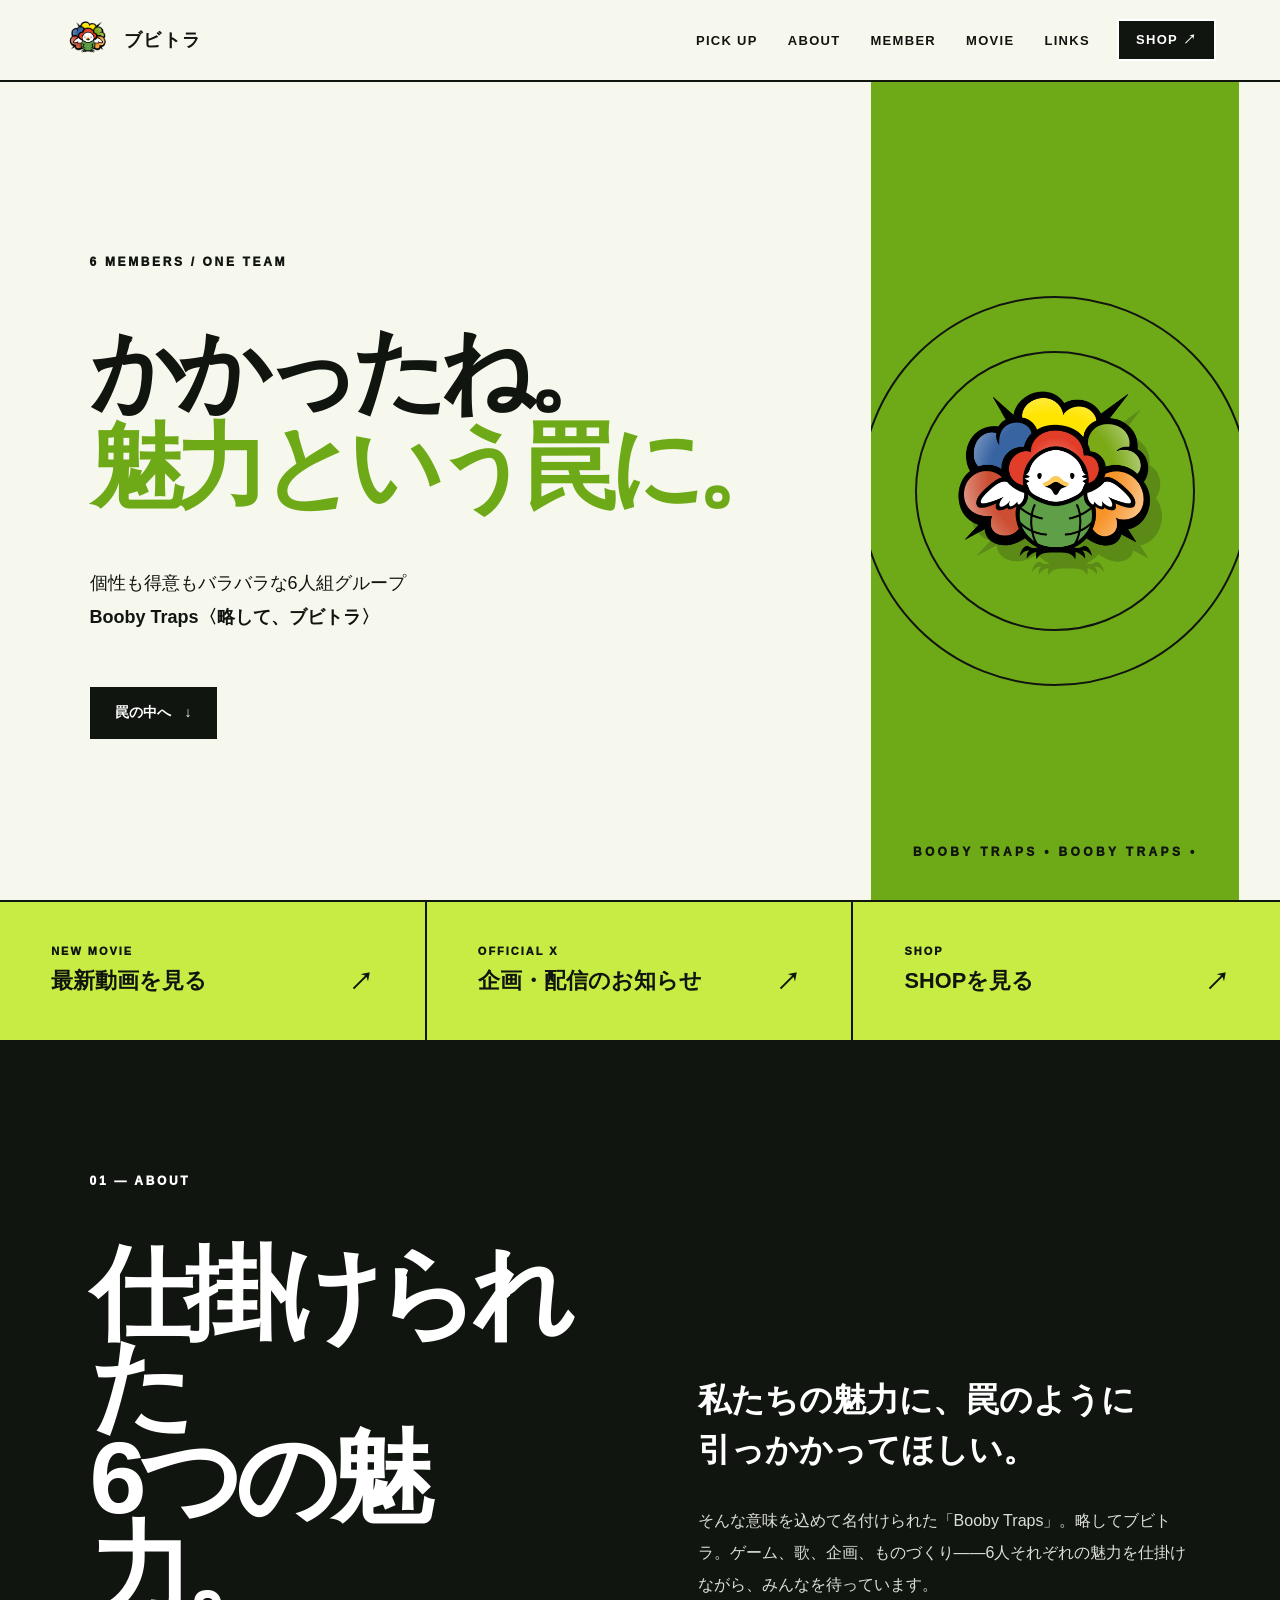
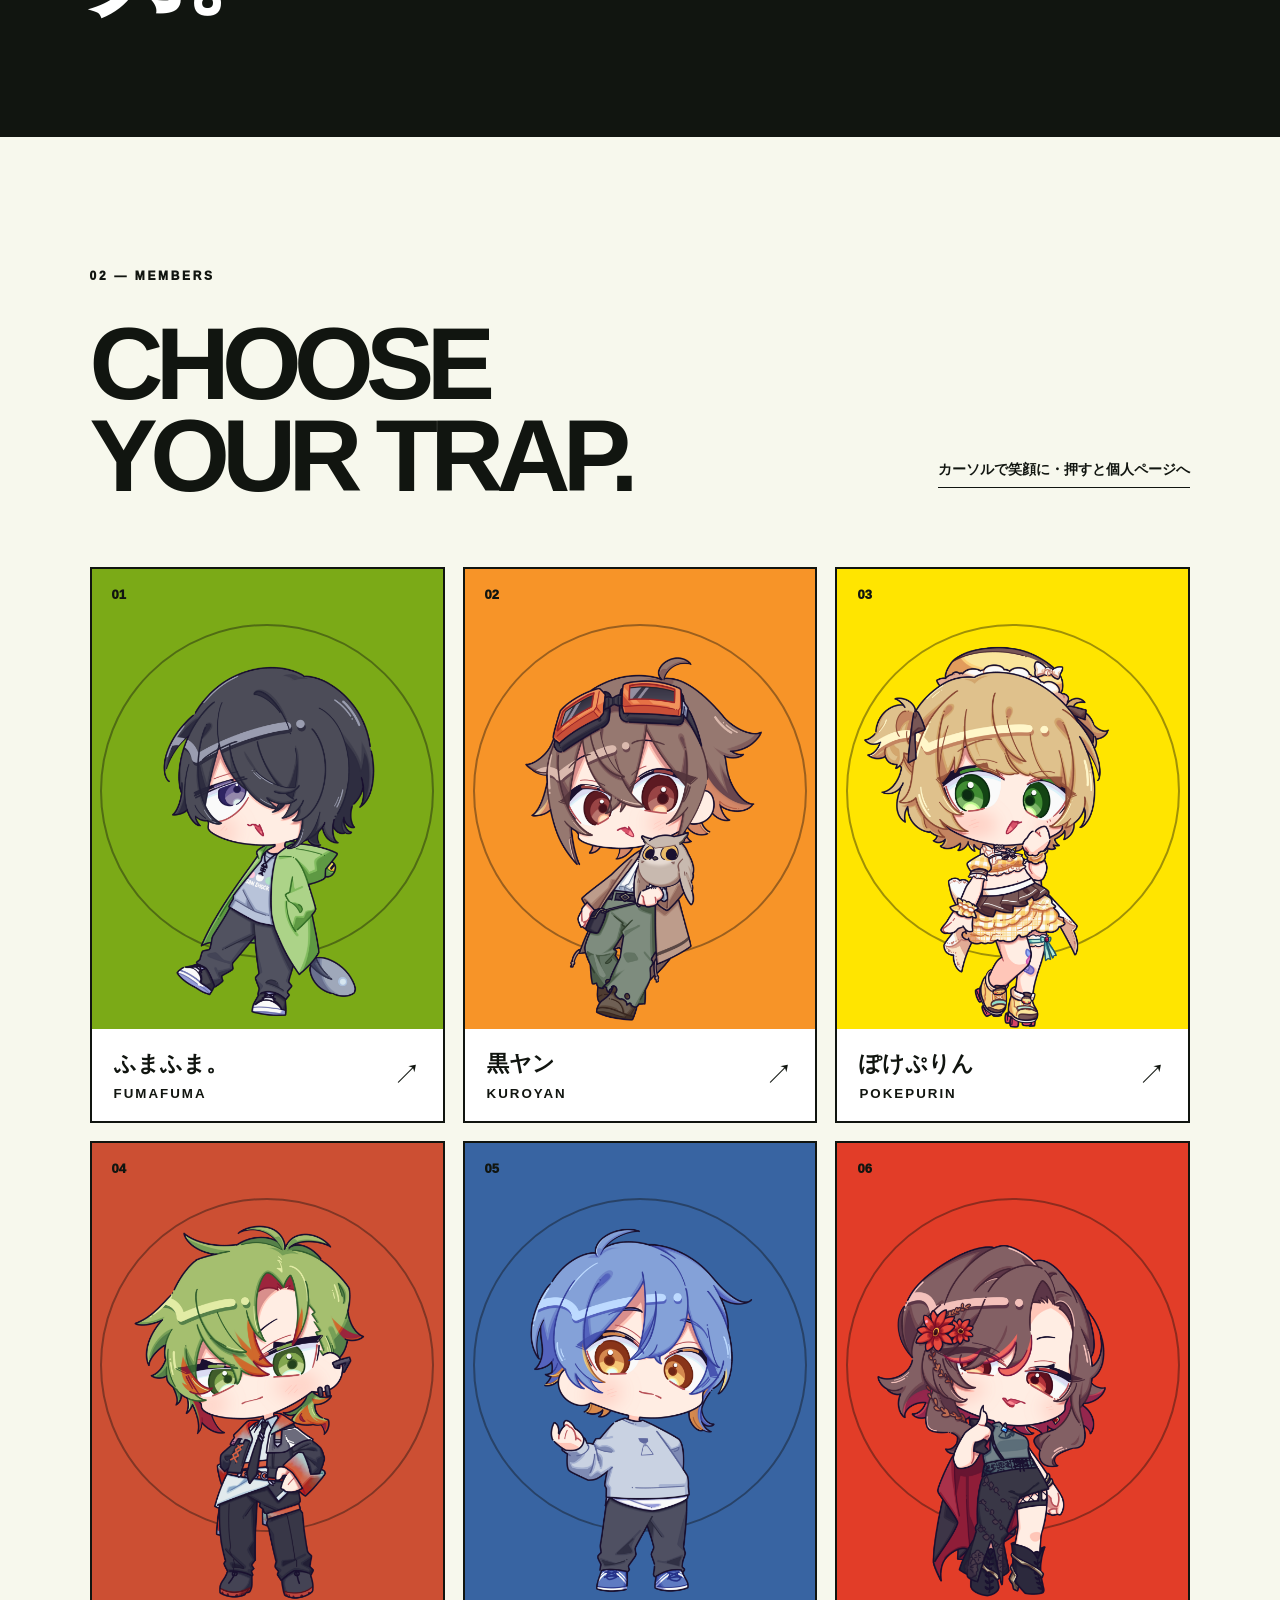
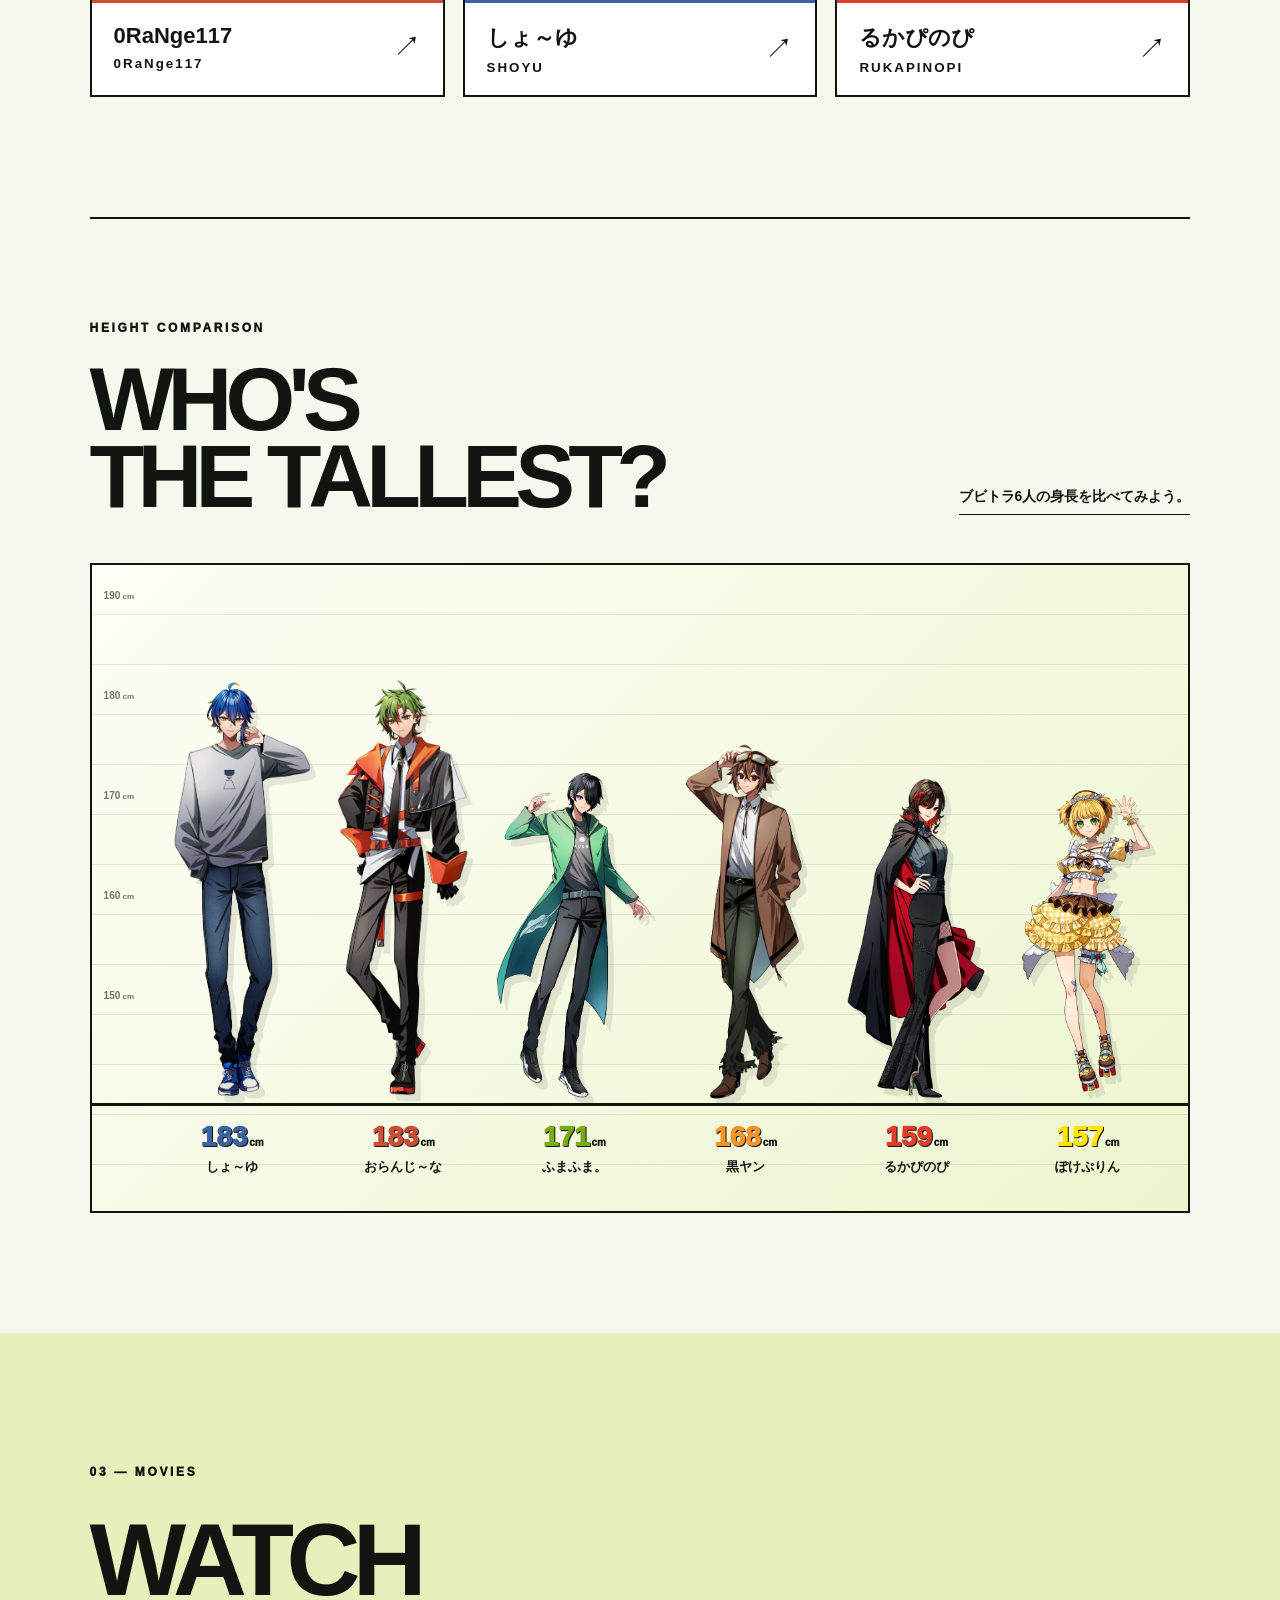
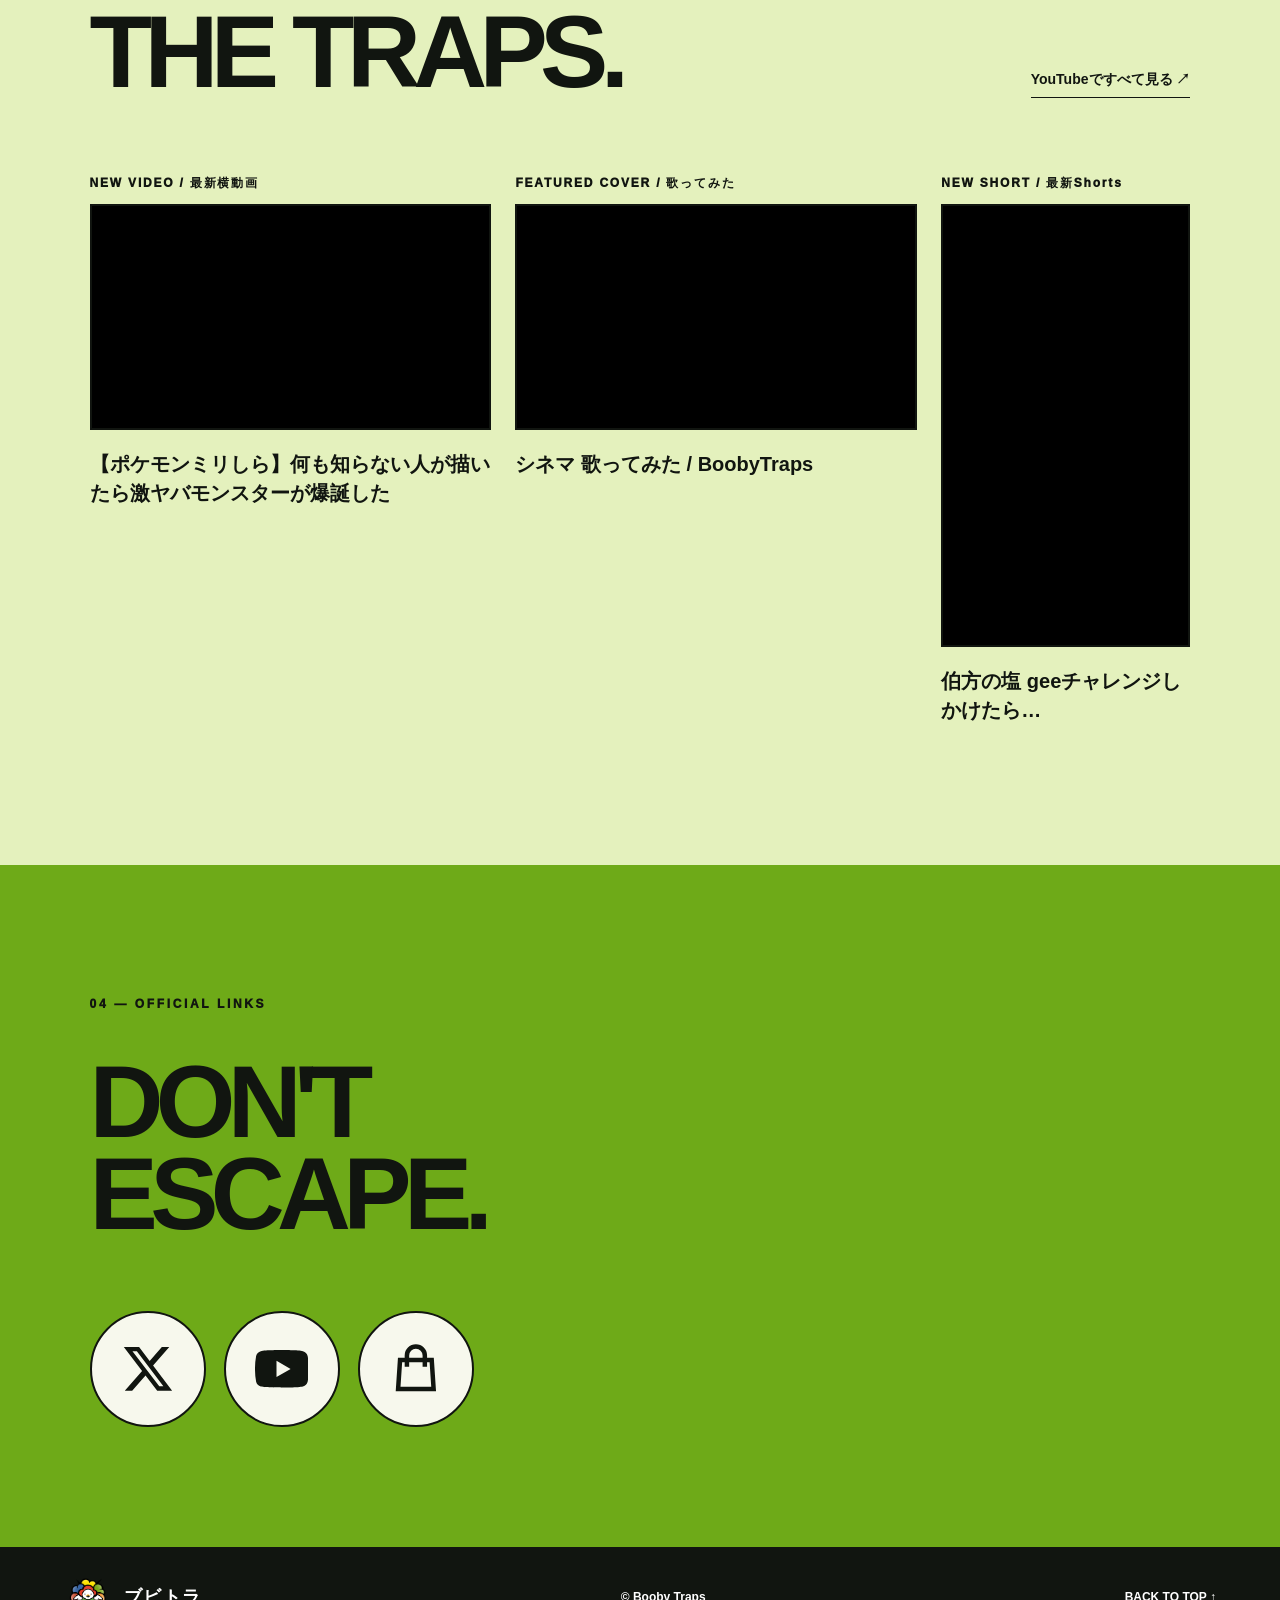
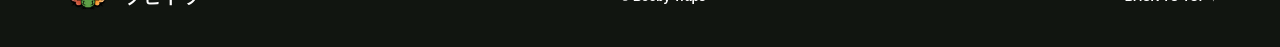
==== index.html @ 810cae73 "Fix member names in height comparison" ====
<!doctype html>
<html lang="ja">
<head>
  <meta charset="UTF-8">
  <meta name="viewport" content="width=device-width,initial-scale=1">
  <meta name="description" content="6人組グループ Booby Traps〈ブビトラ〉公式サイト">
  <title>Booby Traps Official Site</title>
  <link rel="icon" href="assets/logo.png">
  <link rel="stylesheet" href="styles.css">
</head>
<body>
<main id="homePage">
  <header class="nav">
    <a class="brand" href="#top"><img src="assets/logo.png" alt="Booby Traps"><span>ブビトラ</span></a>
    <nav>
      <a class="nav-link" href="#pickup">PICK UP</a><a class="nav-link" href="#about">ABOUT</a><a class="nav-link" href="#members">MEMBER</a><a class="nav-link" href="#latest">MOVIE</a><a class="nav-link" href="#links">LINKS</a><a class="nav-link shop-nav" href="https://boobytraps.booth.pm/" target="_blank" rel="noreferrer">SHOP ↗</a>
    </nav>
  </header>
  <section id="top" class="hero">
    <div class="hero-copy"><p class="kicker">6 MEMBERS / ONE TEAM</p><h1>かかったね。<br><em>魅力という罠に。</em></h1><p>個性も得意もバラバラな6人組グループ<br><strong>Booby Traps〈略して、ブビトラ〉</strong></p><a class="button" href="#members">罠の中へ　↓</a></div>
    <div class="hero-mark"><img src="assets/logo.png" alt="Booby Traps グループロゴ"><span>BOOBY TRAPS • BOOBY TRAPS •</span></div>
  </section>
  <section id="pickup" class="pickup">
    <a href="https://www.youtube.com/watch?v=IU3skEPIdyM" target="_blank" rel="noreferrer"><small>NEW MOVIE</small><strong>最新動画を見る</strong><b>↗</b></a>
    <a href="https://x.com/traps_booby" target="_blank" rel="noreferrer"><small>OFFICIAL X</small><strong>企画・配信のお知らせ</strong><b>↗</b></a>
    <a href="https://boobytraps.booth.pm/" target="_blank" rel="noreferrer"><small>SHOP</small><strong>SHOPを見る</strong><b>↗</b></a>
  </section>
  <section id="about" class="about section"><p class="section-label">01 — ABOUT</p><div class="about-grid"><h2>仕掛けられた<br>6つの魅力。</h2><div><p class="lead">私たちの魅力に、罠のように<br>引っかかってほしい。</p><p>そんな意味を込めて名付けられた「Booby Traps」。略してブビトラ。ゲーム、歌、企画、ものづくり——6人それぞれの魅力を仕掛けながら、みんなを待っています。</p></div></div></section>
  <section id="members" class="member-section section"><div class="title-row"><div><p class="section-label">02 — MEMBERS</p><h2>CHOOSE<br>YOUR TRAP.</h2></div><p>カーソルで笑顔に・押すと個人ページへ</p></div><div id="memberGrid" class="member-grid"></div>
    <div class="height-feature">
      <div class="height-heading"><div><p class="section-label">HEIGHT COMPARISON</p><h3>WHO'S<br>THE TALLEST?</h3></div><p>ブビトラ6人の身長を比べてみよう。</p></div>
      <div class="height-scroll" aria-label="Booby Trapsメンバー身長比較">
        <div class="height-chart">
          <div class="height-scale" aria-hidden="true"><span style="--line:0">190</span><span style="--line:1">180</span><span style="--line:2">170</span><span style="--line:3">160</span><span style="--line:4">150</span></div>
          <div class="height-members">
            <figure class="height-member" style="--height:183;--member:#3864a2"><div class="height-person"><img src="assets/height-shoyu.webp" alt="しょ～ゆ 全身立ち絵"></div><figcaption><strong>183<small>cm</small></strong><span>しょ～ゆ</span></figcaption></figure>
            <figure class="height-member" style="--height:183;--member:#CC4F33"><div class="height-person"><img src="assets/height-oranjina.webp" alt="おらんじ～な 全身立ち絵"></div><figcaption><strong>183<small>cm</small></strong><span>おらんじ～な</span></figcaption></figure>
            <figure class="height-member" style="--height:171;--member:#7baa17"><div class="height-person"><img src="assets/height-fuma.webp" alt="ふまふま。 全身立ち絵"></div><figcaption><strong>171<small>cm</small></strong><span>ふまふま。</span></figcaption></figure>
            <figure class="height-member" style="--height:168;--member:#F79428"><div class="height-person"><img src="assets/height-kuroyan.webp" alt="黒ヤン 全身立ち絵"></div><figcaption><strong>168<small>cm</small></strong><span>黒ヤン</span></figcaption></figure>
            <figure class="height-member" style="--height:159;--member:#e23d28"><div class="height-person"><img src="assets/height-ruka.webp" alt="るかぴのぴ 全身立ち絵"></div><figcaption><strong>159<small>cm</small></strong><span>るかぴのぴ</span></figcaption></figure>
            <figure class="height-member" style="--height:157;--member:#FFE500"><div class="height-person"><img src="assets/height-poke.webp" alt="ぽけぷりん 全身立ち絵"></div><figcaption><strong>157<small>cm</small></strong><span>ぽけぷりん</span></figcaption></figure>
          </div>
        </div>
      </div>
      <p class="height-swipe">← 横に動かして全員を見る →</p>
    </div>
  </section>
  <section id="latest" class="latest section"><div class="title-row"><div><p class="section-label">03 — MOVIES</p><h2>WATCH<br>THE TRAPS.</h2></div><a href="https://www.youtube.com/@BoobyTraps0223" target="_blank" rel="noreferrer">YouTubeですべて見る ↗</a></div><div class="video-grid">
    <article><p>NEW VIDEO / 最新横動画</p><div class="video-frame"><iframe src="https://www.youtube.com/embed/IU3skEPIdyM" title="Booby Traps 最新横動画" allowfullscreen></iframe></div><h3>【ポケモンミリしら】何も知らない人が描いたら激ヤバモンスターが爆誕した</h3></article>
    <article><p>FEATURED COVER / 歌ってみた</p><div class="video-frame"><iframe src="https://www.youtube.com/embed/4jIfp-0l61Y" title="シネマ 歌ってみた / BoobyTraps" allowfullscreen></iframe></div><h3>シネマ 歌ってみた / BoobyTraps</h3></article>
    <article class="short-card"><p>NEW SHORT / 最新Shorts</p><div class="short-frame"><iframe src="https://www.youtube.com/embed/u86cRmreh90" title="Booby Traps 最新Shorts" allowfullscreen></iframe></div><h3>伯方の塩 geeチャレンジしかけたら…</h3></article>
  </div></section>
  <section id="links" class="official section"><p class="section-label">04 — OFFICIAL LINKS</p><h2>DON'T<br>ESCAPE.</h2><div class="official-actions"><div class="social-icons">
    <a href="https://x.com/traps_booby" target="_blank" rel="noreferrer" aria-label="Booby Traps公式X"><svg viewBox="0 0 24 24"><path d="M18.244 2.25h3.308l-7.227 8.26 8.502 11.24h-6.657l-5.214-6.817-5.967 6.817H1.68l7.73-8.835L1.254 2.25H8.08l4.713 6.231 5.45-6.231Zm-1.161 17.52h1.833L7.084 4.126H5.117L17.083 19.77Z"/></svg></a>
    <a href="https://www.youtube.com/@BoobyTraps0223" target="_blank" rel="noreferrer" aria-label="Booby Traps公式YouTube"><svg viewBox="0 0 24 24"><path d="M23.5 6.2a3 3 0 0 0-2.1-2.1C19.5 3.6 12 3.6 12 3.6s-7.5 0-9.4.5A3 3 0 0 0 .5 6.2 31 31 0 0 0 0 12a31 31 0 0 0 .5 5.8 3 3 0 0 0 2.1 2.1c1.9.5 9.4.5 9.4.5s7.5 0 9.4-.5a3 3 0 0 0 2.1-2.1A31 31 0 0 0 24 12a31 31 0 0 0-.5-5.8ZM9.6 15.6V8.4l6.3 3.6-6.3 3.6Z"/></svg></a>
    <a href="https://boobytraps.booth.pm/" target="_blank" rel="noreferrer" aria-label="Booby Traps公式SHOP"><svg viewBox="0 0 24 24"><path d="M7 7V6a5 5 0 0 1 10 0v1h3l1 15H3L4 7h3Zm2 0h6V6a3 3 0 0 0-6 0v1Zm-3.13 2-.73 11h13.72l-.73-11H17v2h-2V9H9v2H7V9H5.87Z"/></svg></a>
  </div></div></section>
  <footer><a class="brand" href="#top"><img src="assets/logo.png" alt=""><span>ブビトラ</span></a><p>© Booby Traps</p><a href="#top">BACK TO TOP ↑</a></footer>
</main>
<main id="profilePage" class="profile" hidden></main>
<script src="script.js"></script>
</body>
</html>
---- styles.css ----
:root {
  --ink: #111510;
  --paper: #f7f8ed;
  --green: #6eaa18;
  --acid: #c7ed45;
  --line: #20251c;
}
* {
  box-sizing: border-box;
}
html {
  scroll-behavior: smooth;
}
body {
  margin: 0;
  background: var(--paper);
  color: var(--ink);
  font-family: Arial, "Noto Sans JP", sans-serif;
}
a {
  color: inherit;
  text-decoration: none;
}
img {
  display: block;
}
[hidden] {
  display: none !important;
}
.nav {
  height: 82px;
  padding: 0 5vw;
  display: flex;
  align-items: center;
  justify-content: space-between;
  border-bottom: 2px solid;
  position: relative;
  z-index: 5;
  background: var(--paper);
}
.brand {
  display: flex;
  align-items: center;
  gap: 12px;
  font-weight: 950;
}
.brand img {
  width: 48px;
  height: 48px;
  object-fit: contain;
}
.brand span {
  font-size: 18px;
  letter-spacing: 0.08em;
}
.nav nav {
  display: flex;
  align-items: center;
  gap: 24px;
  font-size: 13px;
  font-weight: 900;
  letter-spacing: 0.1em;
}
.nav-link {
  position: relative;
  isolation: isolate;
  display: grid;
  place-items: center;
  min-height: 40px;
  padding: 0 3px;
}
.nav-link:before {
  content: "";
  position: absolute;
  left: 50%;
  top: 50%;
  width: 7px;
  height: 7px;
  border-radius: 50%;
  background: var(--acid);
  opacity: 0;
  transform: translate(-50%, -50%) scale(0.2);
  pointer-events: none;
  z-index: -1;
}
.nav-link:after {
  content: "BOOM!";
  position: absolute;
  left: 50%;
  top: -19px;
  color: var(--green);
  font-size: 10px;
  font-weight: 950;
  opacity: 0;
  transform: translateX(-50%) scale(0.2) rotate(-9deg);
  pointer-events: none;
  text-shadow: 1px 1px 0 var(--ink);
}
.shop-nav {
  min-height: 42px;
  padding: 0 17px;
  background: var(--ink);
  color: white;
  border: 2px solid;
}
.shop-nav:hover {
  background: var(--acid);
  color: var(--ink);
}
@media (hover: hover) {
  .nav-link:hover {
    animation: shake 0.42s;
  }
  .nav-link:hover:before {
    animation: burst 0.55s;
  }
  .nav-link:hover:after {
    animation: boom 0.55s;
  }
}
@keyframes shake {
  25% {
    transform: translate(-2px, 1px) rotate(-2deg);
  }
  50% {
    transform: translate(2px, -1px) rotate(2deg);
  }
  75% {
    transform: translate(-1px, -1px) rotate(-1deg);
  }
}
@keyframes burst {
  25% {
    opacity: 1;
  }
  60% {
    opacity: 1;
    box-shadow:
      0 -23px #f79428,
      20px -12px #ffe500,
      22px 10px #e23d28,
      8px 24px #3864a2,
      -13px 21px #cc4f33,
      -24px 2px #7baa17,
      -17px -18px #ffe500;
    transform: translate(-50%, -50%) scale(1.35);
  }
  100% {
    opacity: 0;
    transform: translate(-50%, -50%) scale(2);
  }
}
@keyframes boom {
  35%,
  65% {
    opacity: 1;
    transform: translateX(-50%) scale(1.25) rotate(5deg);
  }
  100% {
    opacity: 0;
    transform: translateX(-50%) translateY(-8px) scale(1.45);
  }
}
.hero {
  min-height: calc(100vh - 82px);
  display: grid;
  grid-template-columns: 1.1fr 0.9fr;
  overflow: hidden;
}
.hero-copy {
  padding: 9vh 7vw;
  display: flex;
  flex-direction: column;
  justify-content: center;
}
.kicker,
.section-label {
  font-size: 12px;
  font-weight: 950;
  letter-spacing: 0.22em;
}
.hero h1 {
  font-size: clamp(55px, 7.3vw, 114px);
  line-height: 1.03;
  letter-spacing: -0.08em;
  margin: 42px 0 32px;
}
.hero h1 em {
  display: inline-block;
  white-space: nowrap;
  font-style: normal;
  color: var(--green);
}
.hero-copy > p:not(.kicker) {
  font-size: 18px;
  line-height: 1.9;
}
.button {
  width: max-content;
  margin-top: 35px;
  padding: 17px 25px;
  background: var(--ink);
  color: white;
  font-size: 14px;
  font-weight: 900;
}
.hero-mark {
  background: var(--green);
  position: relative;
  display: grid;
  place-items: center;
  overflow: hidden;
}
.hero-mark:before,
.hero-mark:after {
  content: "";
  position: absolute;
  border: 2px solid;
  border-radius: 50%;
  width: 75%;
  aspect-ratio: 1;
}
.hero-mark:after {
  width: 105%;
}
.hero-mark img {
  width: min(70%, 520px);
  position: relative;
  z-index: 2;
  filter: drop-shadow(12px 16px 0 #1113);
}
.hero-mark span {
  position: absolute;
  bottom: 5%;
  font-size: 12px;
  font-weight: 950;
  letter-spacing: 0.28em;
}
.pickup {
  display: grid;
  grid-template-columns: repeat(3, 1fr);
  border-block: 2px solid;
  background: var(--acid);
}
.pickup a {
  min-height: 138px;
  padding: 28px 4vw;
  display: grid;
  grid-template-columns: 1fr auto;
  align-content: center;
  gap: 9px;
  border-right: 2px solid;
  transition: 0.2s;
}
.pickup a:last-child {
  border: 0;
}
.pickup a:hover {
  background: white;
  padding-left: 4.5vw;
}
.pickup small {
  grid-column: 1/-1;
  font-size: 11px;
  font-weight: 950;
  letter-spacing: 0.18em;
}
.pickup strong {
  font-size: clamp(17px, 1.7vw, 25px);
}
.pickup b {
  font-size: 24px;
}
.section {
  padding: 120px 7vw;
}
.about {
  background: var(--ink);
  color: white;
}
.about-grid {
  display: grid;
  grid-template-columns: 1fr 1fr;
  gap: 9vw;
  margin-top: 60px;
}
.about h2,
.title-row h2,
.official h2 {
  font-size: clamp(54px, 8vw, 120px);
  line-height: 0.9;
  letter-spacing: -0.075em;
  margin: 0;
}
.about-grid > div {
  align-self: end;
}
.about .lead {
  font-size: clamp(22px, 2.6vw, 38px);
  line-height: 1.5;
  font-weight: 850;
  margin: 0 0 30px;
}
.about-grid > div > p:last-child {
  max-width: 600px;
  line-height: 2;
  font-size: 16px;
  color: #dce0d8;
}
.title-row {
  display: flex;
  justify-content: space-between;
  align-items: end;
  margin-bottom: 65px;
}
.title-row h2 {
  margin-top: 35px;
}
.title-row > p,
.title-row > a {
  font-size: 14px;
  font-weight: 800;
  border-bottom: 1px solid;
  padding-bottom: 8px;
}
.member-grid {
  display: grid;
  grid-template-columns: repeat(3, 1fr);
  gap: 18px;
}
.member-card {
  border: 2px solid;
  background: white;
  transition: 0.2s;
}
.member-card:hover {
  transform: translateY(-7px);
}
.member-image {
  height: 460px;
  background: var(--member);
  position: relative;
  overflow: hidden;
}
.member-image:before {
  content: "";
  position: absolute;
  width: 330px;
  height: 330px;
  border: 2px solid #1116;
  border-radius: 50%;
  top: 55px;
  left: 50%;
  transform: translateX(-50%);
}
.member-image img,
.profile-visual img {
  position: absolute;
  inset: 0;
  width: 100%;
  height: 100%;
  object-fit: contain;
  object-position: center bottom;
  padding: 20px 15px 0;
  z-index: 1;
  transition: 0.22s;
}
.member-image img.smile,
.profile-visual img.smile {
  opacity: 0;
}
.member-card:is(:hover, :focus-visible, :active) img.normal,
.profile-visual:is(:hover, :focus-visible, :active) img.normal {
  opacity: 0;
}
.member-card:is(:hover, :focus-visible, :active) img.smile,
.profile-visual:is(:hover, :focus-visible, :active) img.smile {
  opacity: 1;
  transform: scale(1.025);
}
.member-image > span {
  position: absolute;
  top: 18px;
  left: 20px;
  font-size: 13px;
  font-weight: 950;
  z-index: 2;
}
.member-name {
  display: grid;
  grid-template-columns: 1fr auto;
  gap: 7px;
  padding: 20px 22px;
}
.member-name b {
  font-size: 22px;
}
.member-name small {
  grid-column: 1;
  font-weight: 800;
  letter-spacing: 0.15em;
}
.member-name i {
  grid-column: 2;
  grid-row: 1/3;
  font-style: normal;
  font-size: 28px;
  align-self: center;
}
.height-feature {
  margin-top: 120px;
  padding-top: 90px;
  border-top: 2px solid var(--ink);
}
.height-heading {
  display: flex;
  align-items: end;
  justify-content: space-between;
  gap: 30px;
  margin-bottom: 48px;
}
.height-heading h3 {
  margin: 26px 0 0;
  font-size: clamp(48px, 7vw, 104px);
  line-height: 0.86;
  letter-spacing: -0.075em;
}
.height-heading > p {
  max-width: 320px;
  margin: 0;
  padding-bottom: 8px;
  border-bottom: 1px solid;
  font-size: 14px;
  font-weight: 800;
}
.height-scroll {
  overflow-x: auto;
  overscroll-behavior-inline: contain;
  scrollbar-color: var(--green) #daddce;
  scrollbar-width: thin;
}
.height-chart {
  position: relative;
  min-width: 1050px;
  height: 650px;
  overflow: hidden;
  border: 2px solid var(--ink);
  background:
    repeating-linear-gradient(to bottom, transparent 0 49px, #11151018 49px 50px),
    linear-gradient(135deg, #fdfef5, #edf5cf);
}
.height-chart:after {
  content: "";
  position: absolute;
  z-index: 1;
  right: 0;
  bottom: 105px;
  left: 0;
  height: 3px;
  background: var(--ink);
}
.height-scale {
  position: absolute;
  z-index: 3;
  top: 25px;
  bottom: 105px;
  left: 12px;
  width: 44px;
  color: #11151099;
  font-size: 10px;
  font-weight: 900;
}
.height-scale span {
  position: absolute;
  top: calc(var(--line) * 100px);
}
.height-scale span:after {
  content: " cm";
  font-size: 8px;
}
.height-members {
  position: absolute;
  z-index: 2;
  inset: 25px 15px 105px 55px;
  display: grid;
  grid-template-columns: repeat(6, minmax(145px, 1fr));
  align-items: end;
}
.height-member {
  position: relative;
  min-width: 0;
  height: 100%;
  margin: 0;
  display: flex;
  align-items: center;
  flex-direction: column;
  justify-content: flex-end;
}
.height-person {
  width: 100%;
  height: calc(var(--height) * 2.73px);
  display: flex;
  align-items: flex-end;
  justify-content: center;
}
.height-person img {
  width: 100%;
  height: 100%;
  object-fit: contain;
  object-position: center bottom;
  filter: drop-shadow(6px 7px 0 #11151018);
}
.height-member figcaption {
  position: absolute;
  top: calc(100% + 17px);
  left: 50%;
  width: 140px;
  transform: translateX(-50%);
  display: flex;
  align-items: center;
  flex-direction: column;
}
.height-member figcaption strong {
  color: var(--member);
  font-size: 28px;
  font-weight: 950;
  line-height: 1;
  text-shadow: 1px 1px 0 var(--ink);
}
.height-member figcaption strong small {
  margin-left: 2px;
  color: var(--ink);
  font-size: 10px;
  text-shadow: none;
}
.height-member figcaption span {
  margin-top: 7px;
  font-size: 13px;
  font-weight: 950;
  white-space: nowrap;
}
.height-swipe {
  display: none;
  margin: 14px 0 0;
  text-align: center;
  font-size: 11px;
  font-weight: 900;
  letter-spacing: 0.06em;
}
.latest {
  background: #e4f1bd;
}
.video-grid {
  display: grid;
  grid-template-columns: 1fr 1fr minmax(220px, 0.62fr);
  gap: 24px;
  align-items: start;
}
.video-grid article > p {
  font-size: 12px;
  font-weight: 950;
  letter-spacing: 0.15em;
}
.video-grid h3 {
  font-size: 20px;
  line-height: 1.45;
}
.video-frame,
.short-frame {
  background: #000;
  border: 2px solid;
  overflow: hidden;
}
.video-frame {
  aspect-ratio: 16/9;
}
.short-frame {
  aspect-ratio: 9/16;
  max-height: 600px;
}
.video-frame iframe,
.short-frame iframe {
  border: 0;
  width: 100%;
  height: 100%;
}
.official {
  background: var(--green);
}
.official h2 {
  margin: 45px 0 70px;
}
.official-actions {
  display: block;
}
.social-icons {
  display: flex;
  gap: 18px;
}
.social-icons a {
  width: 116px;
  aspect-ratio: 1;
  display: grid;
  place-items: center;
  border: 2px solid;
  border-radius: 50%;
  background: var(--paper);
  transition: 0.2s;
}
.social-icons a:hover {
  transform: translateY(-7px) rotate(-4deg);
  background: var(--acid);
  box-shadow: 8px 9px var(--ink);
}
.social-icons svg {
  width: 48%;
  fill: var(--ink);
}
.shop-link {
  min-height: 116px;
  border: 2px solid;
  background: var(--ink);
  color: white;
  padding: 20px 28px;
  display: grid;
  grid-template-columns: 1fr auto;
  align-content: center;
  gap: 4px 20px;
  transition: 0.2s;
}
.shop-link small {
  grid-column: 1/-1;
  font-size: 11px;
  font-weight: 950;
  letter-spacing: 0.18em;
}
.shop-link span {
  font-size: clamp(34px, 5vw, 72px);
  font-weight: 950;
  line-height: 1;
}
.shop-link b {
  font-size: 38px;
}
.shop-link:hover {
  transform: translateY(-7px);
  background: var(--acid);
  color: var(--ink);
  box-shadow: 9px 10px var(--ink);
}
footer {
  height: 100px;
  background: var(--ink);
  color: white;
  padding: 0 5vw;
  display: flex;
  align-items: center;
  justify-content: space-between;
  font-size: 12px;
  font-weight: 900;
}
.profile {
  min-height: 100vh;
}
.profile-nav {
  height: 78px;
  display: flex;
  align-items: center;
  justify-content: space-between;
  padding: 0 5vw;
  border-bottom: 2px solid;
  font-size: 13px;
  font-weight: 950;
}
.profile-hero {
  min-height: calc(100vh - 78px);
  display: grid;
  grid-template-columns: 1fr 1fr;
}
.profile-visual {
  background: var(--member);
  position: relative;
  overflow: hidden;
  min-height: 600px;
}
.profile-visual:after {
  content: "";
  position: absolute;
  width: 70%;
  aspect-ratio: 1;
  border: 2px solid;
  border-radius: 50%;
  top: 12%;
  left: 15%;
}
.profile-visual img {
  left: 5%;
  top: 8%;
  width: 90%;
  height: 92%;
  padding: 0;
}
.profile-number {
  position: absolute;
  top: 6%;
  left: 7%;
  font-size: clamp(90px, 14vw, 210px);
  font-weight: 950;
  color: #ffffff50;
  z-index: 1;
}
.profile-copy {
  padding: 7vw;
  display: flex;
  flex-direction: column;
  justify-content: center;
}
.profile-copy h1 {
  font-size: clamp(55px, 7vw, 110px);
  line-height: 0.82;
  letter-spacing: -0.075em;
  margin: 45px 0 18px;
  word-break: break-word;
}
.profile-copy h2 {
  font-size: 28px;
  margin: 0;
}
.color-line {
  width: 70px;
  height: 9px;
  background: var(--member);
  margin: 36px 0;
}
.profile-copy > p:not(.kicker) {
  font-size: 17px;
  line-height: 2;
}
.profile-movies {
  padding: 100px 5vw;
  background: #fff3a8;
  border-top: 2px solid var(--ink);
}
.profile-movies .title-row h2 {
  margin-top: 35px;
}
.profile-movies .video-grid.movie-count-1 {
  grid-template-columns: minmax(0, 720px);
}
.profile-movies .video-grid.movie-count-2 {
  grid-template-columns: repeat(2, minmax(0, 1fr));
}
.video-empty {
  grid-column: 1 / -1;
  min-height: 220px;
  padding: 35px;
  border: 2px dashed var(--ink);
  background: #fffdf1;
  display: flex;
  flex-direction: column;
  justify-content: center;
}
.video-empty p {
  letter-spacing: 0.18em;
}
.video-empty h3 {
  margin: 12px 0;
}
.video-empty span {
  line-height: 1.8;
}
.tag-list {
  display: flex;
  flex-wrap: wrap;
  gap: 9px;
  margin: 25px 0;
}
.tag-list span {
  padding: 8px 11px;
  border: 1px solid;
  font-size: 12px;
  font-weight: 800;
}
.profile-links {
  border-top: 2px solid;
  margin-top: 25px;
}
.profile-links a {
  display: flex;
  justify-content: space-between;
  padding: 17px 2px;
  border-bottom: 2px solid;
  font-weight: 900;
}
.profile-links a:hover {
  background: var(--member);
  padding-left: 12px;
}
.profile-bottom {
  display: flex;
  justify-content: space-between;
  padding: 35px 5vw;
  background: var(--ink);
  color: white;
  font-size: 13px;
  font-weight: 900;
}
@media (max-width: 900px) {
  .nav nav {
    gap: 16px;
  }
  .nav nav a[href="#pickup"],
  .nav nav a[href="#links"] {
    display: none;
  }
  .hero {
    grid-template-columns: 1fr;
  }
  .hero-copy {
    padding: 80px 24px;
  }
  .hero-mark {
    min-height: 430px;
  }
  .pickup {
    grid-template-columns: 1fr;
  }
  .pickup a {
    min-height: 105px;
    padding: 22px 24px;
    border-right: 0;
    border-bottom: 2px solid;
  }
  .pickup a:last-child {
    border: 0;
  }
  .section {
    padding: 85px 22px;
  }
  .about-grid,
  .profile-hero {
    grid-template-columns: 1fr;
  }
  .member-grid {
    grid-template-columns: 1fr 1fr;
  }
  .member-image {
    height: 330px;
  }
  .height-feature {
    margin-top: 85px;
    padding-top: 65px;
  }
  .height-heading {
    display: block;
  }
  .height-heading > p {
    margin-top: 25px;
  }
  .height-swipe {
    display: block;
  }
  .video-grid {
    grid-template-columns: 1fr;
  }
  .profile-movies {
    padding: 85px 22px;
  }
  .profile-movies .video-grid.movie-count-2 {
    grid-template-columns: 1fr;
  }
  .short-frame {
    max-width: 280px;
  }
  .official-actions {
    display: block;
  }
  .profile-visual {
    min-height: 520px;
  }
}
@media (max-width: 560px) {
  .nav {
    height: 66px;
    padding: 0 12px;
  }
  .brand img {
    width: 40px;
    height: 40px;
  }
  .brand span,
  .nav nav a[href="#about"] {
    display: none;
  }
  .nav nav {
    gap: 7px;
  }
  .nav-link {
    font-size: 9px;
  }
  .shop-nav {
    padding: 0 10px;
  }
  .hero h1 {
    font-size: 13vw;
  }
  .member-grid {
    grid-template-columns: 1fr;
  }
  .member-image {
    height: 420px;
  }
  .title-row {
    display: block;
  }
  .social-icons a {
    width: 78px;
  }
  .shop-link {
    padding: 18px 20px;
  }
  .profile-copy {
    padding: 70px 24px;
  }
  .profile-copy h1 {
    font-size: 16vw;
  }
  .profile-bottom {
    gap: 20px;
  }
}
@media (prefers-reduced-motion: reduce) {
  * {
    animation: none !important;
    transition: none !important;
  }
}
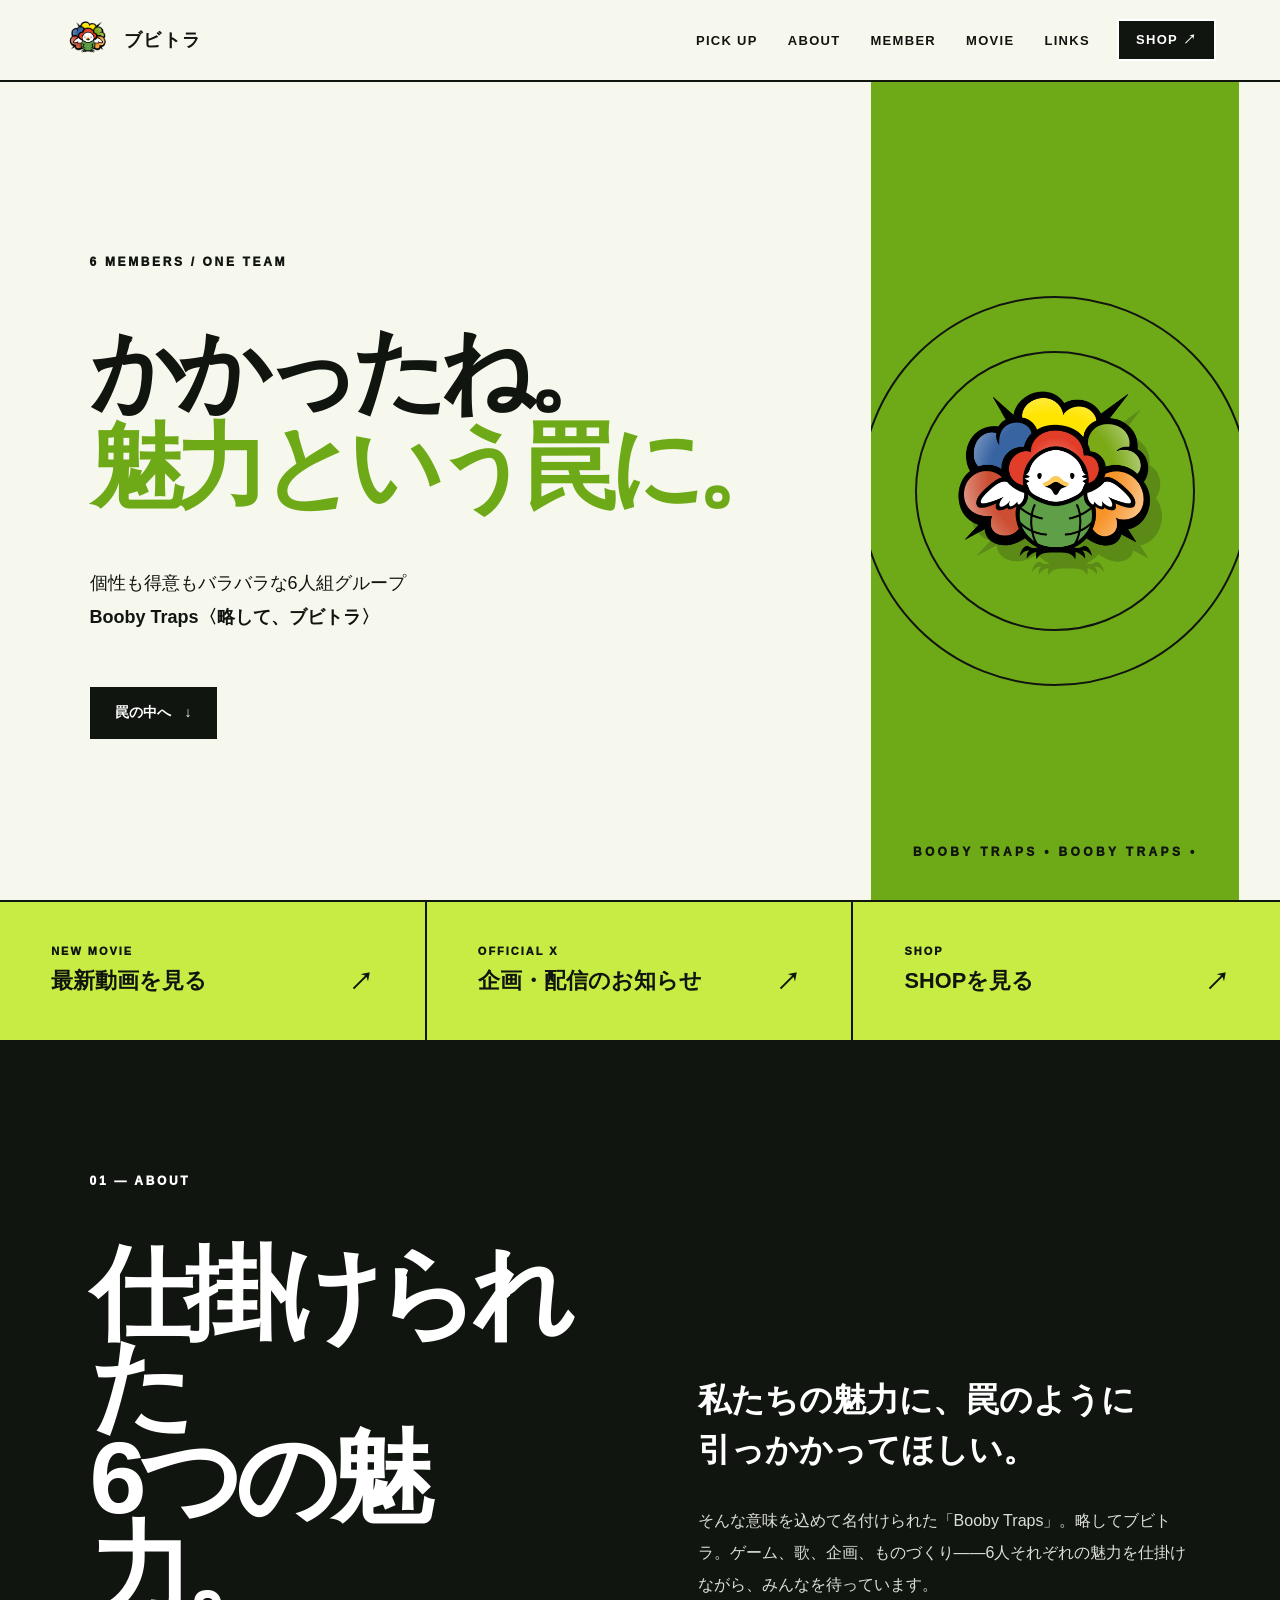
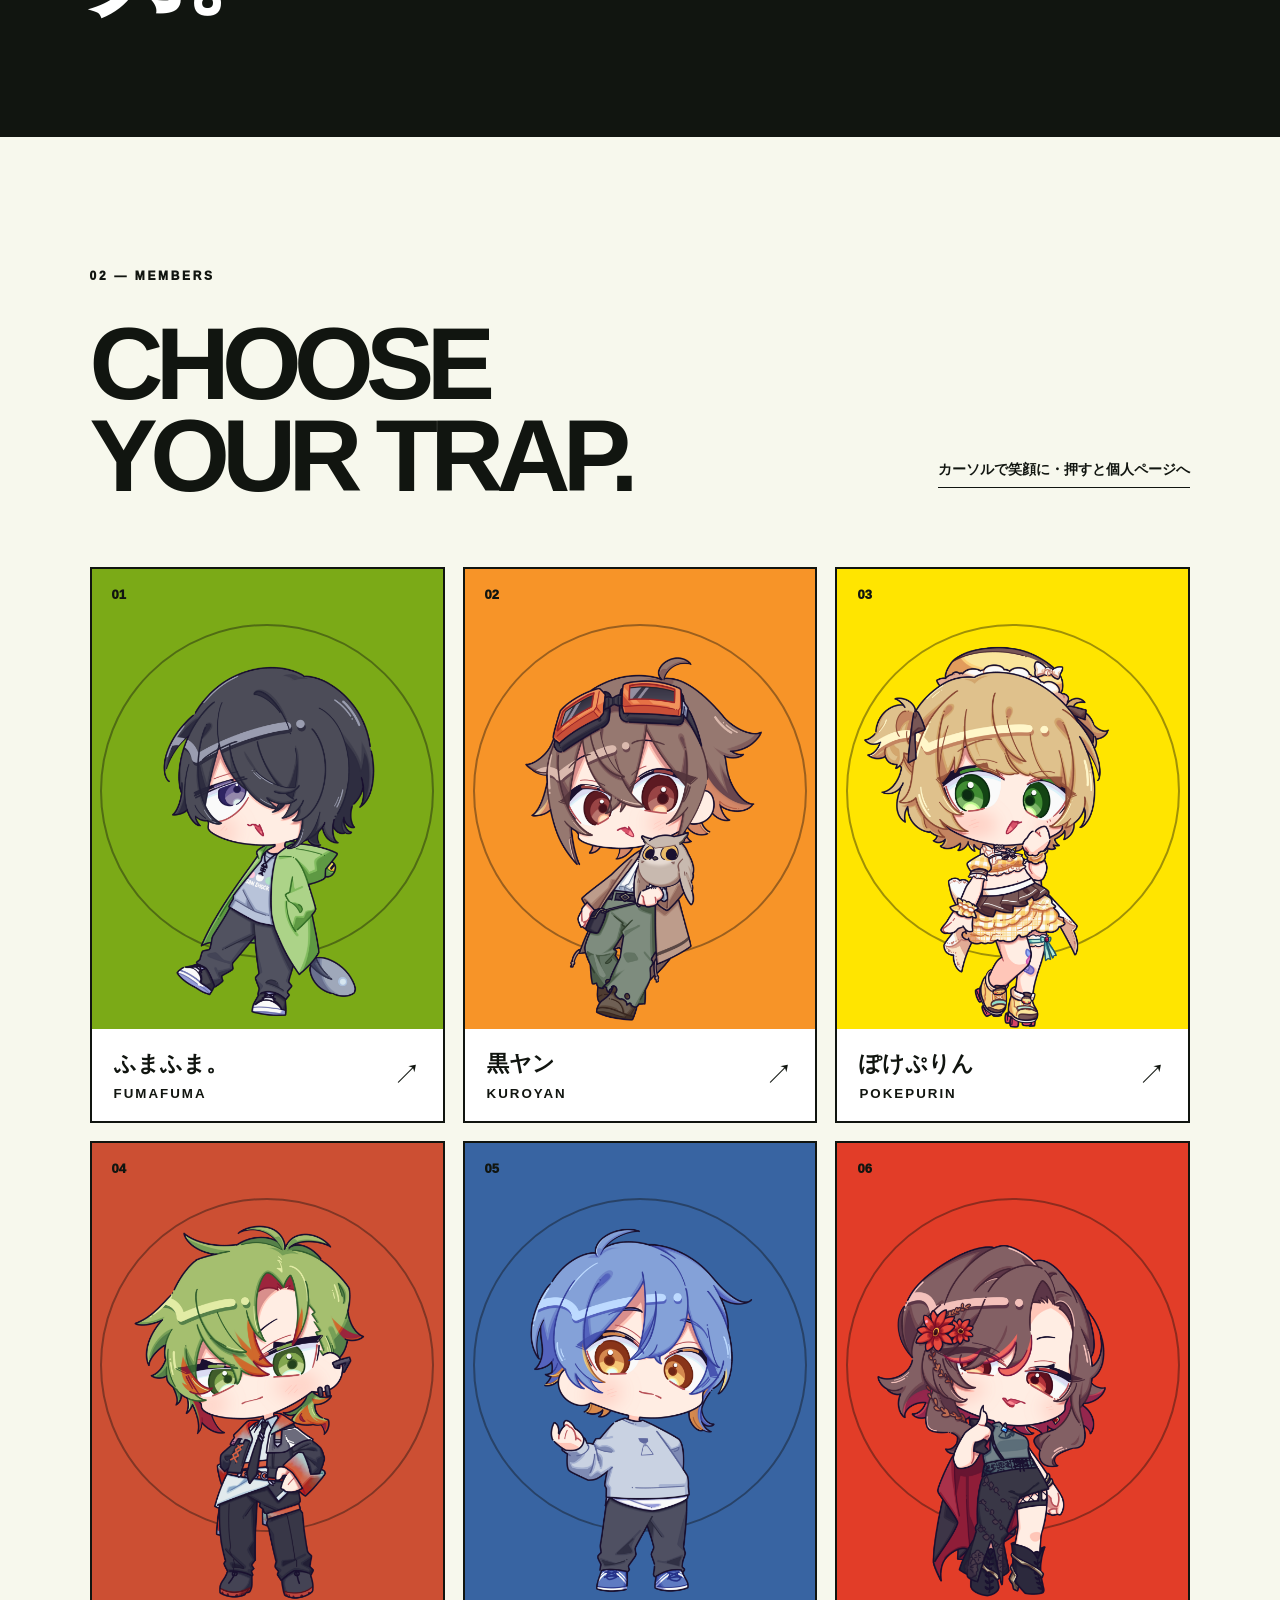
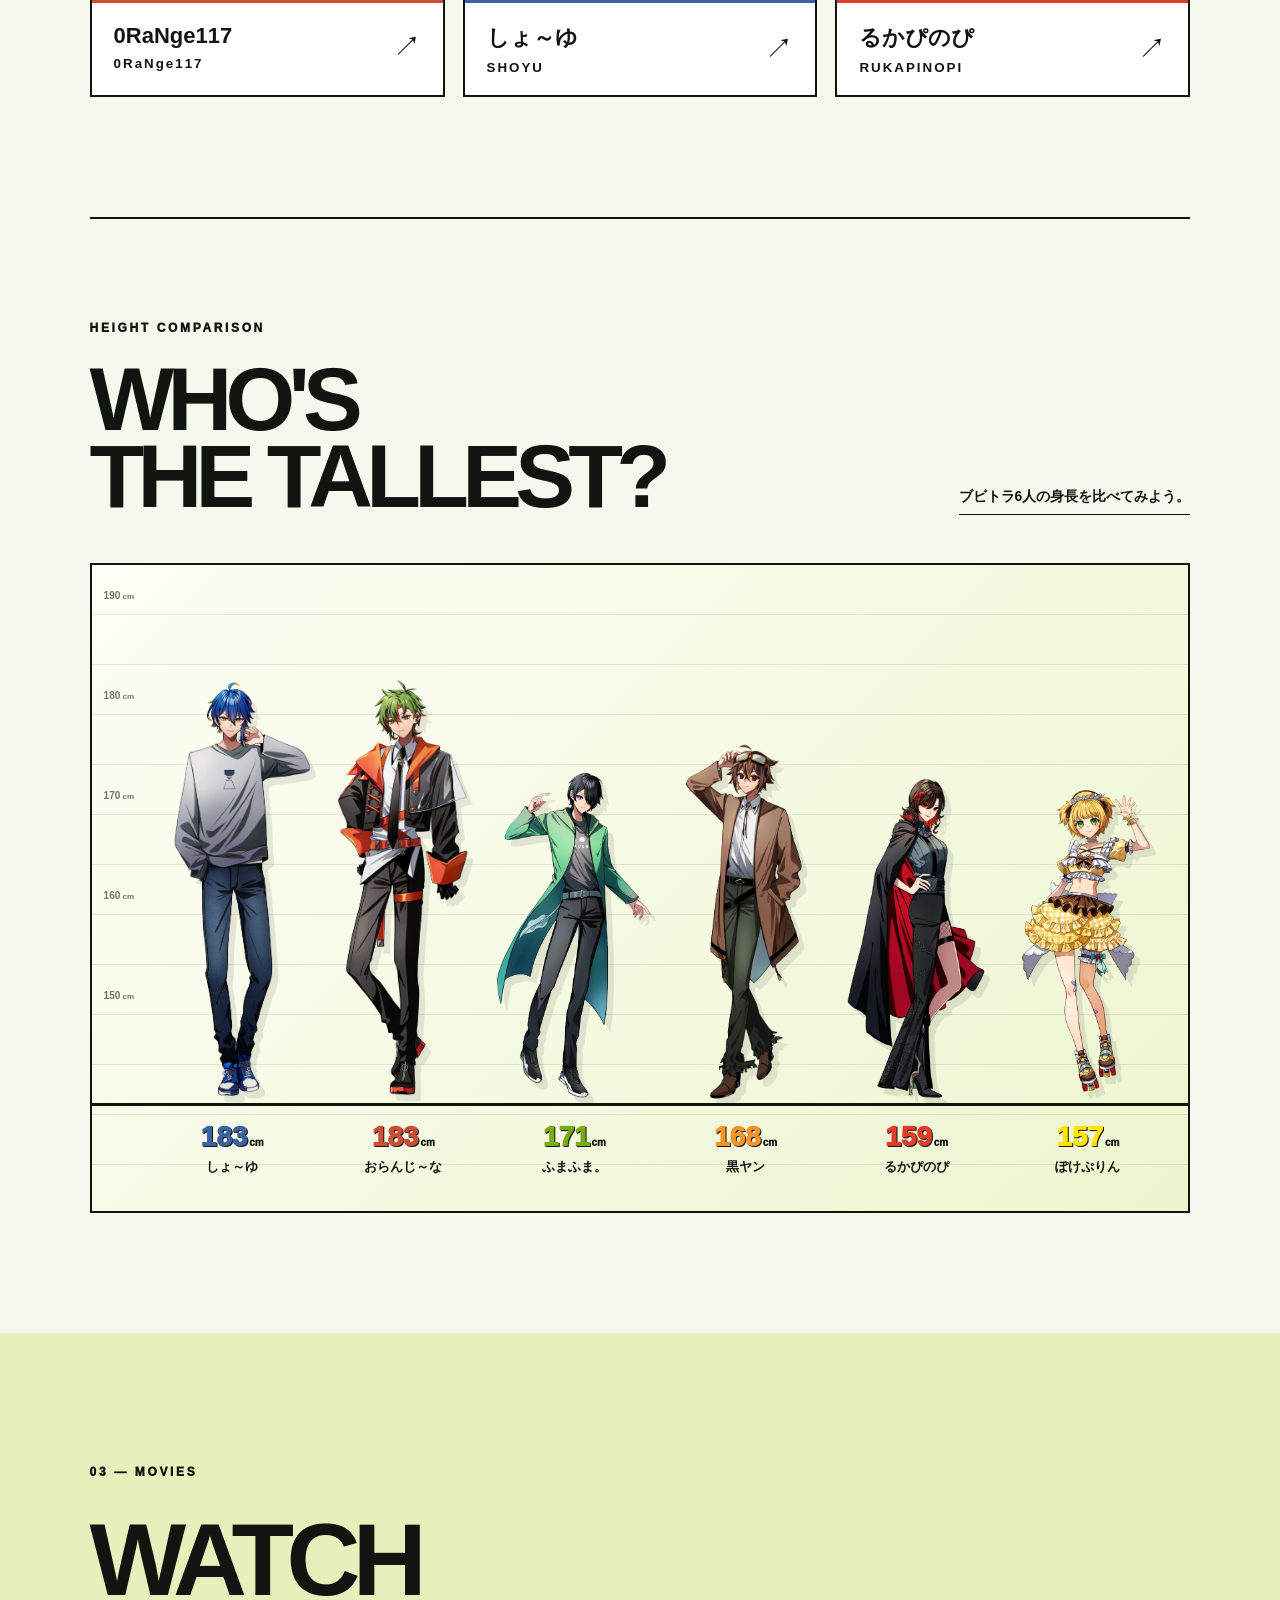
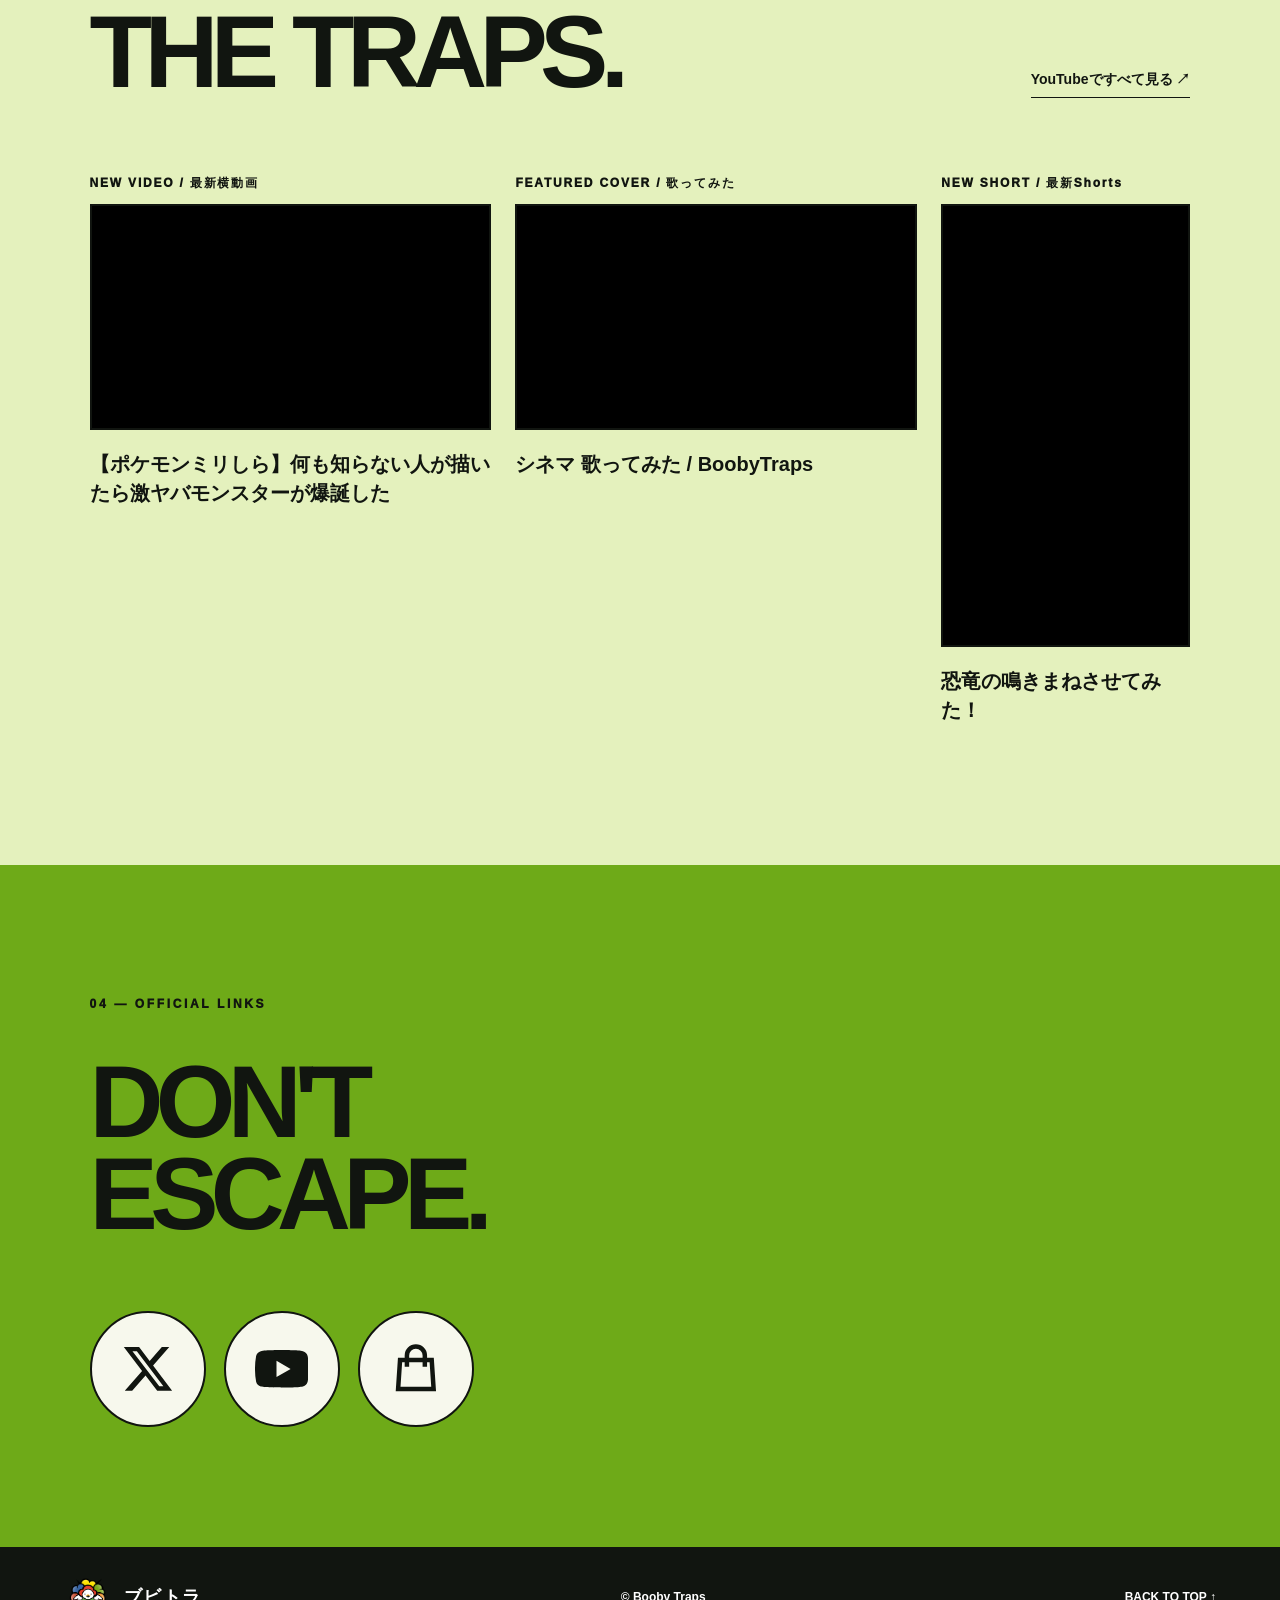
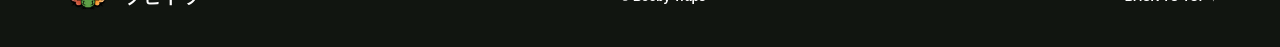
==== commit 1fc2a8e2: "Refresh official latest Short" ====
--- a/index.html
+++ b/index.html
@@ -48,7 +48,7 @@
   <section id="latest" class="latest section"><div class="title-row"><div><p class="section-label">03 — MOVIES</p><h2>WATCH<br>THE TRAPS.</h2></div><a href="https://www.youtube.com/@BoobyTraps0223" target="_blank" rel="noreferrer">YouTubeですべて見る ↗</a></div><div class="video-grid">
     <article><p>NEW VIDEO / 最新横動画</p><div class="video-frame"><iframe src="https://www.youtube.com/embed/IU3skEPIdyM" title="Booby Traps 最新横動画" allowfullscreen></iframe></div><h3>【ポケモンミリしら】何も知らない人が描いたら激ヤバモンスターが爆誕した</h3></article>
     <article><p>FEATURED COVER / 歌ってみた</p><div class="video-frame"><iframe src="https://www.youtube.com/embed/4jIfp-0l61Y" title="シネマ 歌ってみた / BoobyTraps" allowfullscreen></iframe></div><h3>シネマ 歌ってみた / BoobyTraps</h3></article>
-    <article class="short-card"><p>NEW SHORT / 最新Shorts</p><div class="short-frame"><iframe src="https://www.youtube.com/embed/u86cRmreh90" title="Booby Traps 最新Shorts" allowfullscreen></iframe></div><h3>伯方の塩 geeチャレンジしかけたら…</h3></article>
+    <article class="short-card"><p>NEW SHORT / 最新Shorts</p><div class="short-frame"><iframe src="https://www.youtube.com/embed/G9gbxbWGJ6M" title="Booby Traps 最新Shorts" allowfullscreen></iframe></div><h3>恐竜の鳴きまねさせてみた！</h3></article>
   </div></section>
   <section id="links" class="official section"><p class="section-label">04 — OFFICIAL LINKS</p><h2>DON'T<br>ESCAPE.</h2><div class="official-actions"><div class="social-icons">
     <a href="https://x.com/traps_booby" target="_blank" rel="noreferrer" aria-label="Booby Traps公式X"><svg viewBox="0 0 24 24"><path d="M18.244 2.25h3.308l-7.227 8.26 8.502 11.24h-6.657l-5.214-6.817-5.967 6.817H1.68l7.73-8.835L1.254 2.25H8.08l4.713 6.231 5.45-6.231Zm-1.161 17.52h1.833L7.084 4.126H5.117L17.083 19.77Z"/></svg></a>
--- a/styles.css
+++ b/styles.css
@@ -736,6 +736,25 @@
   font-size: 17px;
   line-height: 2;
 }
+.profile-copy .profile-birthday {
+  display: flex;
+  align-items: center;
+  gap: 14px;
+  width: fit-content;
+  margin: 18px 0 24px;
+  padding: 9px 15px;
+  border: 1px solid var(--member);
+  background: color-mix(in srgb, var(--member) 12%, white);
+  line-height: 1.2;
+}
+.profile-birthday span {
+  font-size: 10px;
+  font-weight: 900;
+  letter-spacing: .16em;
+}
+.profile-birthday strong {
+  font-size: 17px;
+}
 .profile-movies {
   padding: 100px 5vw;
   background: #fff3a8;
